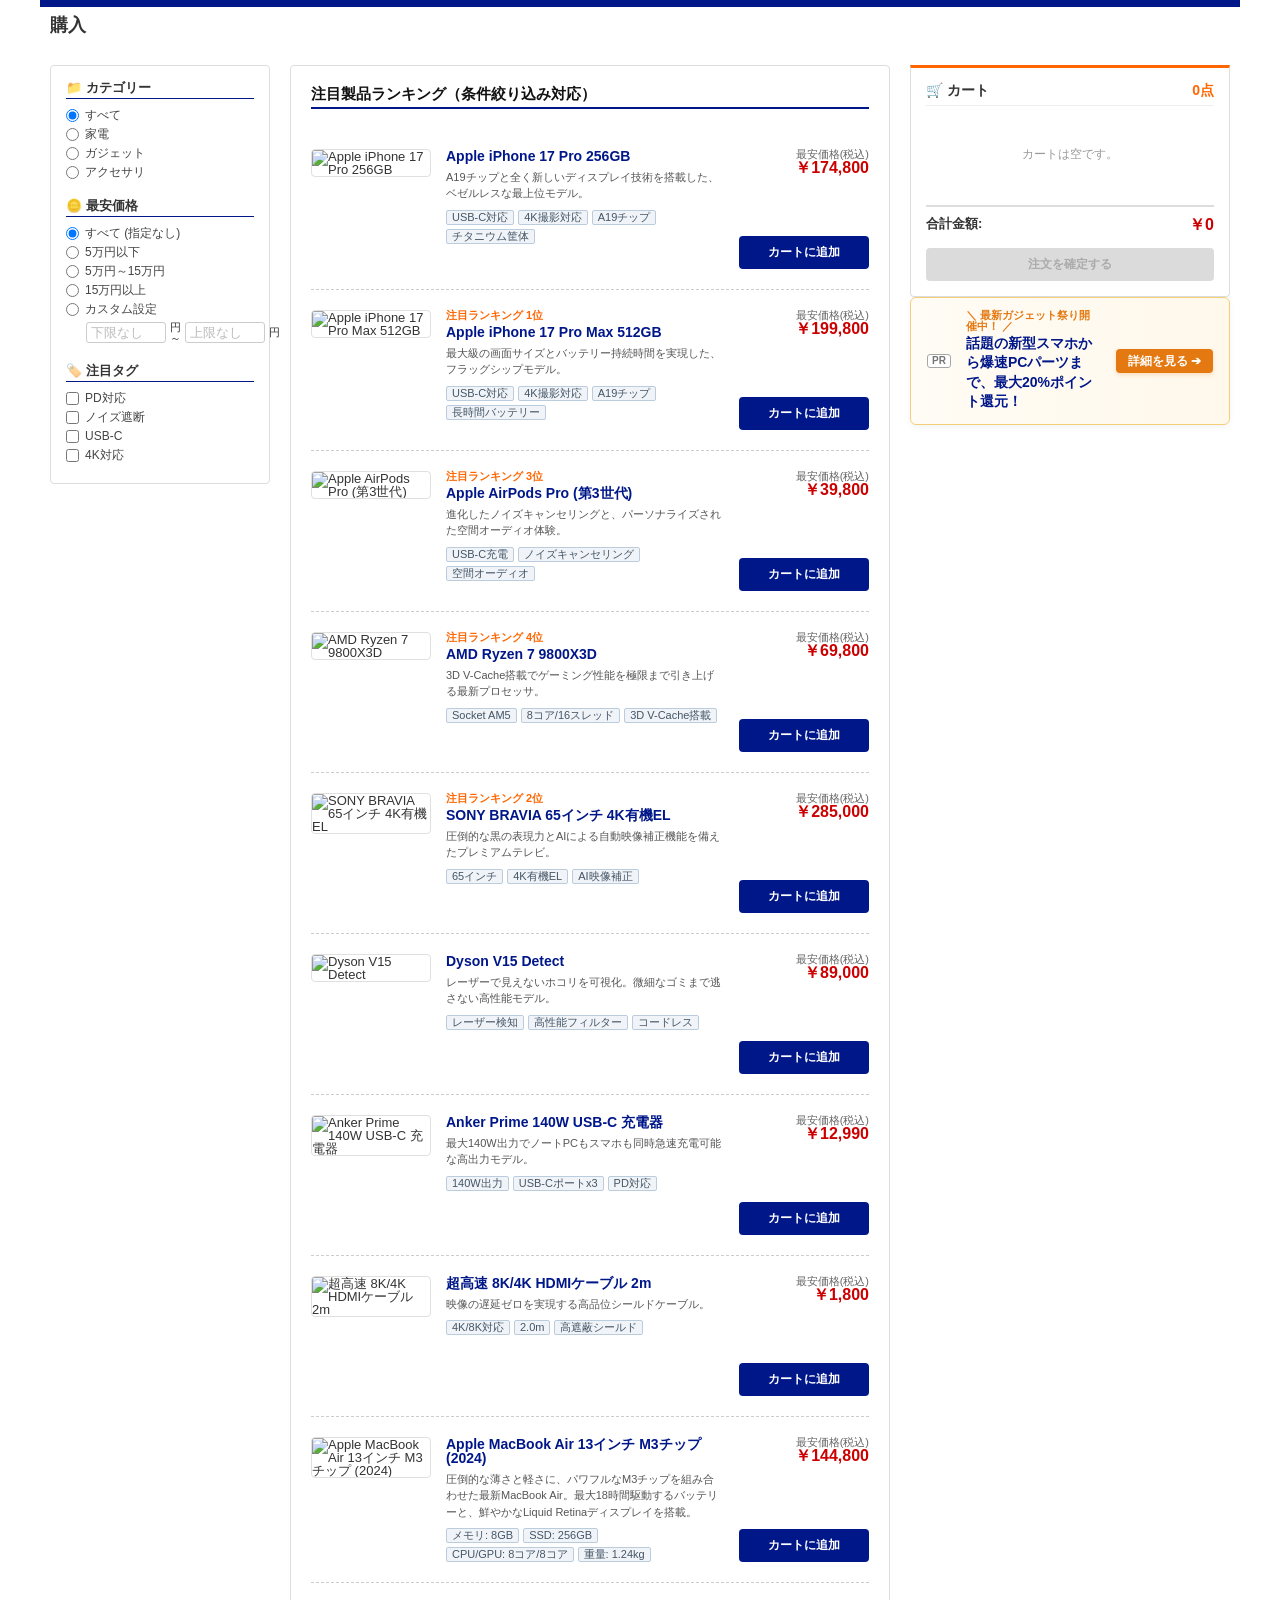
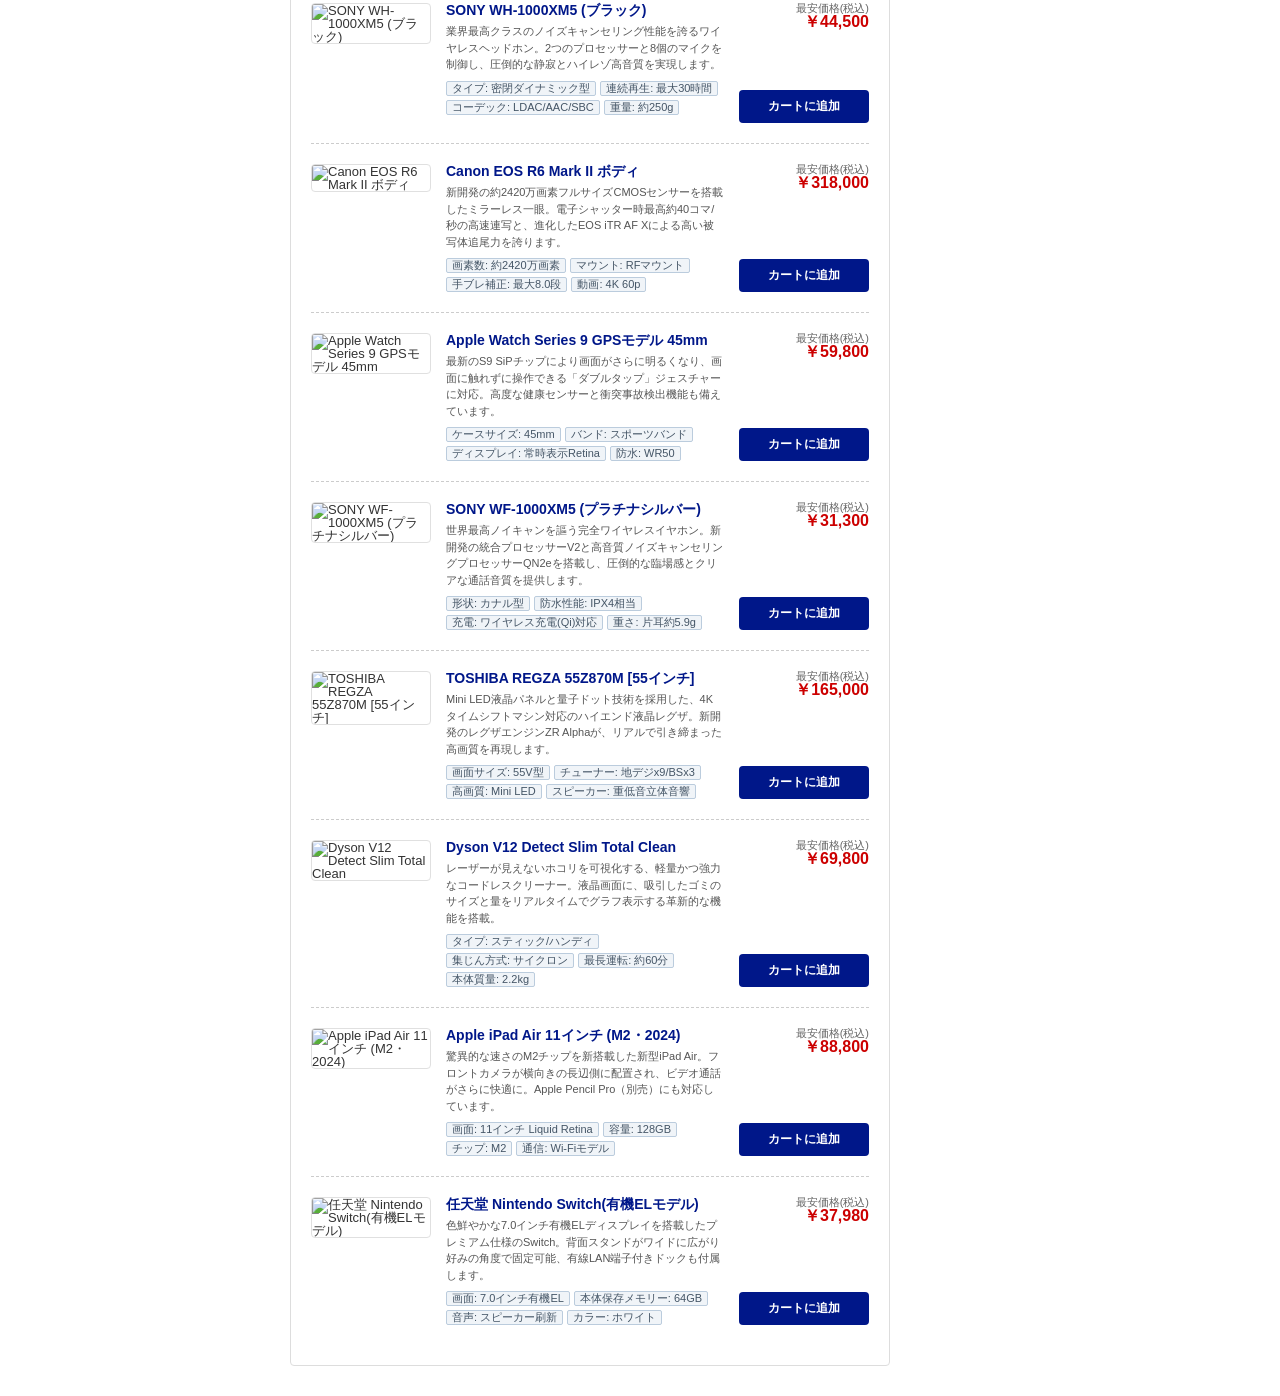
==== index.html @ 1a5f77f5 "Add files via upload" ====
<!DOCTYPE html>
<html lang="ja">
<head>
    <meta charset="UTF-8">
    <title>アイテム購入</title>
    <link rel="stylesheet" href="style.css">
    <style>
        body { margin: 0; padding: 0; box-sizing: border-box; }

        .l-wrap-regular {
            max-width: 1200px;
            width: 95%;
            margin: 0 auto;
        }

        .simulator-layout { 
            display: flex; 
            justify-content: space-between; 
            align-items: flex-start; 
            gap: 20px; 
            width: 100%;
        }
        
        /* 左側：絞り込みカラム */
        .side-filter-column { 
            flex: 0 1 220px;
            min-width: 180px;
            background: #fff; 
            border: 1px solid #ddd; 
            border-radius: 4px; 
            padding: 15px; 
            box-sizing: border-box; 
        }
        .filter-section { margin-bottom: 20px; text-align: left; }
        .filter-section:last-child { margin-bottom: 0; }
        .filter-title { font-size: 13px; font-weight: bold; color: #333; border-bottom: 1px solid #001789; padding-bottom: 4px; margin-bottom: 10px; }
        .filter-label { display: flex; align-items: center; font-size: 12px; color: #444; margin-bottom: 6px; cursor: pointer; }
        .filter-label input { margin-right: 6px; }

        /* 中央：メイン製品一覧 */
        .main-list-column { 
            flex: 1 1 500px; 
            background: #fff; 
            border: 1px solid #ddd; 
            border-radius: 4px; 
            padding: 20px; 
            box-sizing: border-box; 
        }
        
        /* 右側：カート */
        .side-cart-column { 
            flex: 0 1 320px;
            min-width: 260px;
        }
        
        .product-item-row { display: flex; padding: 20px 0; border-bottom: 1px dashed #ccc; }
        .product-item-row:last-child { border-bottom: none; }
        .item-image-box { width: 120px; height: 120px; margin-right: 15px; flex-shrink: 0; cursor: pointer; }
        .product-photo { width: 100%; height: 100%; object-fit: contain; border: 1px solid #e0e0e0; border-radius: 4px; }
        .item-info-box { flex-grow: 1; margin-right: 15px; }
        .item-rank { font-size: 11px; color: #ff6600; font-weight: bold; margin-bottom: 4px; }
        .item-title-text { font-size: 14px; font-weight: bold; color: #001789; margin-bottom: 6px; cursor: pointer; text-decoration: none; display: block; text-align: left; }
        .item-title-text:hover { text-decoration: underline; }
        .item-description { font-size: 11px; color: #555; margin-bottom: 8px; line-height: 1.5; text-align: left; }
        .item-spec-tags { display: flex; gap: 4px; flex-wrap: wrap; }
        .spec-tag { background: #f0f4f8; border: 1px solid #bcd; color: #456; padding: 1px 5px; font-size: 11px; border-radius: 2px; }
        
        .item-action-box { width: 130px; text-align: right; display: flex; flex-direction: column; justify-content: space-between; flex-shrink: 0; }
        .price-value { font-size: 16px; font-weight: bold; color: #cc0000; display: block; margin-bottom: 8px; }
        
        .btn-action { display: block; width: 100%; text-align: center; padding: 8px 0; font-size: 12px; font-weight: bold; border: none; border-radius: 4px; cursor: pointer; transition: background-color 0.2s, opacity 0.2s; box-sizing: border-box; }
        .btn-blue { background: #001789; color: #fff; }
        .btn-blue:hover { background: #000c47; }
        .btn-orange { background: #f60; color: #fff; }
        .btn-orange:hover { background: #df5800; }
        
        .cart-container { border: 1px solid #ddd; border-top: 3px solid #f60; background: #fff; padding: 15px; border-radius: 0 0 4px 4px; position: sticky; top: 10px; box-sizing: border-box; }
        .cart-header { font-size: 14px; font-weight: bold; color: #333; border-bottom: 1px solid #eee; padding-bottom: 8px; margin-bottom: 12px; display: flex; justify-content: space-between; }
        .cart-items-list { max-height: 380px; overflow-y: auto; margin-bottom: 15px; }
        .cart-row { display: flex; flex-direction: column; border-bottom: 1px dotted #ccc; padding: 10px 0; }
        .cart-row-top { font-size: 12px; font-weight: bold; color: #333; overflow: hidden; text-overflow: ellipsis; white-space: nowrap; margin-bottom: 6px; text-align: left; }
        .cart-row-bottom { display: flex; justify-content: space-between; align-items: center; }
        .qty-controller { display: flex; align-items: center; background: #f5f5f5; border: 1px solid #ccc; border-radius: 3px; overflow: hidden; }
        .btn-qty { background: #fff; border: none; width: 24px; height: 22px; font-size: 14px; font-weight: bold; color: #333; cursor: pointer; display: flex; align-items: center; justify-content: center; }
        .qty-number { width: 28px; text-align: center; font-size: 12px; font-weight: bold; color: #ff6600; }

        .btn-action:disabled {
            background-color: #cccccc !important;
            color: #888888 !important;
            cursor: not-allowed !important;
            opacity: 0.7;
            box-shadow: none !important;
        }

        /* 通知を表示する全体のコンテナ（画面右上に固定） */
        .toast-container {
            position: fixed;
            top: 20px;
            right: 20px;
            z-index: 10000;
            display: flex;
            flex-direction: column;
            gap: 10px; /* 通知ごとの隙間 */
            pointer-events: none;
        }

        /* 個々の通知（トースト）のスタイル（修正版） */
        .toast-notification {
            background: #333333;
            color: #ffffff;
            padding: 12px 24px;
            border-radius: 4px;
            font-size: 13px;
            font-weight: bold;
            box-shadow: 0 4px 12px rgba(0,0,0,0.15);
            opacity: 0;
            transform: translateX(50px);
            transition: opacity 0.3s, transform 0.3s;
            
            /* 【修正箇所】省略をなくし、自動折り返しを許可する設定 */
            width: 280px;               /* 通知ボックスの横幅を固定 */
            white-space: normal;        /* 文字が端にきたら自動で改行する */
            word-break: break-all;      /* 英語や長い型番でも枠外に飛び出さずに折る */
            line-height: 1.4;           /* 折り返したときに見やすいよう行間を調整 */
        }

        /* 表示されたときの状態 */
        .toast-notification.show {
            opacity: 1;
            transform: translateX(0);
        }

        /* 広告 */
        /* 広告エリア全体の枠 */
        .ad-banner-wrapper {
            margin-bottom: 20px;
            background: linear-gradient(90deg, #fffcf5 0%, #fff8eb 100%); /* 高級感のある薄いゴールド/ベージュ系 */
            border: 1px solid #f3d078; /* Amazonのセール時のようなゴールド枠 */
            border-radius: 6px;
            overflow: hidden;
            box-shadow: 0 2px 6px rgba(0, 0, 0, 0.05);
        }

        /* リンク全体の挙動 */
        .ad-banner-link {
            display: block;
            text-decoration: none;
            color: #333;
            transition: background 0.2s;
        }

        .ad-banner-link:hover {
            background: linear-gradient(90deg, #fff9eb 0%, #fff2d6 100%);
        }

        /* 広告の中身のレイアウト */
        .ad-banner-content {
            display: flex;
            align-items: center;
            padding: 12px 16px;
            gap: 15px;
            position: relative;
        }

        /* 「PR」や「広告」の小さなバッジ */
        .ad-badge {
            font-size: 10px;
            font-weight: bold;
            color: #767676;
            border: 1px solid #a6a6a6;
            padding: 1px 4px;
            border-radius: 3px;
            background: #fff;
            text-transform: uppercase;
        }

        /* テキスト部分の並び（縦並び） */
        .ad-text-group {
            display: flex;
            flex-direction: column;
            flex-grow: 1;
            text-align: left;
        }

        /* 広告のキャッチコピー */
        .ad-catch {
            font-size: 11px;
            font-weight: bold;
            color: #e47911; /* アマゾンオレンジ風 */
            margin-bottom: 2px;
        }

        /* 広告のメインタイトル */
        .ad-title {
            font-size: 14px;
            font-weight: bold;
            color: #001789; /* サイト全体のテーマカラーに合わせた紺色 */
            line-height: 1.4;
        }

        /* 右側の「詳細を見る」ボタン風デザイン */
        .ad-btn {
            font-size: 12px;
            font-weight: bold;
            color: #fff;
            background: #e47911;
            padding: 6px 12px;
            border-radius: 4px;
            white-space: nowrap;
            box-shadow: 0 2px 4px rgba(228, 121, 17, 0.2);
        }

        /* スマートフォンなどの画面が狭い時のレスポンシブ対応 */
        @media (max-width: 600px) {
            .ad-banner-content {
                flex-direction: column;
                align-items: flex-start;
                gap: 8px;
            }
            .ad-btn {
                width: 100%;
                text-align: center;
                box-sizing: border-box;
            }
            .ad-badge {
                position: absolute;
                top: 12px;
                right: 16px;
            }
        }

        @media (max-width: 900px) {
            .simulator-layout { flex-direction: column; align-items: stretch; }
            .side-filter-column, .main-list-column, .side-cart-column { width: 100%; flex: none; }
            .cart-container { position: static; }
        }
    </style>
</head>
<body class="l-color-1">

    <div class="l-wrap-regular">
        <header class="l-h">
            <div class="l-h_in"><div class="l-h_pageTtl">購入</div></div>
        </header>

        <main class="u-pTop20 u-pBtm30 u-pLeft10 u-pRight10">
            <div class="simulator-layout">
                
                <div class="side-filter-column" id="side-filter-column"></div>

                <div class="main-list-column">
                    <h1 class="u-fw-b u-mBtm20" style="font-size: 15px; color: #111; border-bottom: 2px solid #001789; padding-bottom: 6px; text-align: left;">
                        注目製品ランキング（条件絞り込み対応）
                    </h1>
                    <div id="product-list-target"></div>
                </div>

                <div class="side-cart-column">
                    <div class="cart-container">
                        <div class="cart-header">
                            <span>🛒 カート</span>
                            <span id="total-count-badge" style="color: #f60; font-weight: bold;">0点</span>
                        </div>
                        <div class="cart-items-list" id="cart-items-target"></div>
                        <div style="display: flex; justify-content: space-between; font-weight: bold; border-top: 2px solid #ddd; padding-top: 10px; margin-bottom: 15px;">
                            <span>合計金額:</span>
                            <span id="total-price-display" style="color: #cc0000; font-size: 16px;">￥0</span>
                        </div>
                        <button class="btn-action btn-orange" id="btn-submit-order" onclick="location.href='checkout.html'" disabled>注文を確定する</button>
                    </div>
                    <div class="l-main-column">
                        
                        <div class="ad-banner-wrapper">
                            <a href="purchase.html" class="ad-banner-link">
                                <div class="ad-banner-content">
                                    <span class="ad-badge">PR</span>
                                    <div class="ad-text-group">
                                        <span class="ad-catch">＼ 最新ガジェット祭り開催中！ ／</span>
                                        <span class="ad-title">話題の新型スマホから爆速PCパーツまで、最大20%ポイント還元！</span>
                                    </div>
                                    <span class="ad-btn">詳細を見る ➔</span>
                                </div>
                            </a>
                        </div>
                        <div id="product-list-target">
                            </div>
                    </div>
                </div>

            </div>
        </main>
    </div>

    <script src="category.js"></script>
    <script src="script.js"></script>
</body>
</html>
---- style.css ----
html,body,div,span,applet,object,iframe,h1,h2,h3,h4,h5,h6,p,blockquote,pre,a,abbr,acronym,address,big,cite,code,del,dfn,em,img,ins,kbd,q,s,samp,small,strike,strong,sub,sup,tt,var,b,u,i,center,dl,dt,dd,ol,ul,li,fieldset,form,label,legend,table,caption,tbody,tfoot,thead,tr,th,td,article,aside,canvas,details,embed,figure,figcaption,footer,header,hgroup,menu,nav,output,ruby,section,summary,time,mark,audio,video{margin:0;padding:0;border:0;font:inherit;font-size:100%;vertical-align:baseline}html{line-height:1}ol,ul{list-style:none}table{border-collapse:collapse;border-spacing:0}caption,th,td{text-align:left;font-weight:normal;vertical-align:middle}q,blockquote{quotes:none}q:before,q:after,blockquote:before,blockquote:after{content:"";content:none}a img{border:none}article,aside,details,figcaption,figure,footer,header,hgroup,main,menu,nav,section,summary{display:block}@font-face{font-family:"iconfont";src:url(https://img1.kakaku.k-img.com/images/fonts/iconfont.eot?1479786187245);src:url(https://img1.kakaku.k-img.com/images/fonts/iconfont.eot?1479786187245#iefix) format("eot"),url(https://img1.kakaku.k-img.com/images/fonts/iconfont.woff?1479786187245) format("woff"),url(https://img1.kakaku.k-img.com/images/fonts/iconfont.ttf?1479786187245) format("truetype"),url(https://img1.kakaku.k-img.com/images/fonts/iconfont.svg?1479786187245#iconfont) format("svg")}input{margin:0;padding:0;border:0}iframe{vertical-align:bottom}:root{font-size:62.5%}html{font-size:62.5%}body{font-size:1.3em;color:#333;font-family:"メイリオ","Meiryo","HiraginoSans-W3","ヒラギノ角ゴ Pro W3","Hiragino Kaku Gothic Pro","ＭＳ Ｐゴシック","MS PGothic","Osaka","arial","verdana",sans-serif}.is-ie8 body{font-size:13px}a{color:inherit}a:link,a:visited{text-decoration:none}a:hover,a:active,a:focus{text-decoration:underline}input,select{font-size:13px;font-size:1.3rem;font-family:"メイリオ","Meiryo","HiraginoSans-W3","ヒラギノ角ゴ Pro W3","Hiragino Kaku Gothic Pro","ＭＳ Ｐゴシック","MS PGothic","Osaka","arial","verdana",sans-serif}input::-moz-placeholder,select::-moz-placeholder{font-size:13px;font-size:1.3rem;color:#bbb;font-family:"メイリオ","Meiryo","HiraginoSans-W3","ヒラギノ角ゴ Pro W3","Hiragino Kaku Gothic Pro","ＭＳ Ｐゴシック","MS PGothic","Osaka","arial","verdana",sans-serif}input:-ms-input-placeholder,select:-ms-input-placeholder{font-size:13px;font-size:1.3rem;color:#bbb;font-family:"メイリオ","Meiryo","HiraginoSans-W3","ヒラギノ角ゴ Pro W3","Hiragino Kaku Gothic Pro","ＭＳ Ｐゴシック","MS PGothic","Osaka","arial","verdana",sans-serif}input::-webkit-input-placeholder,select::-webkit-input-placeholder{font-size:13px;font-size:1.3rem;color:#bbb;font-family:"メイリオ","Meiryo","HiraginoSans-W3","ヒラギノ角ゴ Pro W3","Hiragino Kaku Gothic Pro","ＭＳ Ｐゴシック","MS PGothic","Osaka","arial","verdana",sans-serif}.l-wrap-top{width:1035px;min-height:100%;margin:0 auto;background:#fff;position:relative;z-index:100}.l-wrap-regular{width:1035px;min-height:100%;margin:0 auto;background:#fff;position:relative;z-index:100}.l-wrap-regular-min{min-width:1035px;margin:0 auto}.l-wrap-narrow-1{width:930px;min-height:100%;margin:0 auto;background:#fff;position:relative;z-index:100}.l-wrap-narrow-2{width:780px;min-height:100%;margin:0 auto;background:#fff;position:relative;z-index:100}.l-h{border-top:7px solid #001789}.l-h_in{width:100%;display:table}.l-h_in_cell{display:table-cell;vertical-align:middle}.l-h_in_cell-location{padding:10px 0;text-align:left;vertical-align:middle}.l-h_in_cell-pageTtl{text-align:left;vertical-align:middle}.l-h_in_cell-service{width:475px;text-align:right;vertical-align:top}.l-h_in_cell-property{text-align:right;vertical-align:middle;white-space:nowrap}.l-h_in-2{background:#f5f5f5;border:solid #ddd;border-width:1px 0}.l-h_siteTtl{margin-right:18px;display:inline-block;vertical-align:middle}.l-h_siteTtl_entity{display:block}.l-h_catTtl{display:inline-block;vertical-align:middle}.l-h_catTtl_entity{display:block}.l-h_campaignTtl{display:inline-block;vertical-align:middle;padding-left:20px;border-left:1px solid #ddd;padding-right:20px}.l-h_campaignTtl_entity{display:block}.l-h_campaignTtl_entity:hover{opacity:.8}.l-h_campaignTtl:first-of-type{border-left:none;padding-left:0}.l-h_usage{margin-top:10px}.l-h_ad{margin-top:10px}.l-h_pageTtl{font-size:18px;font-size:1.8rem;padding:8px 10px;font-weight:bold;line-height:1.2}.l-h_sns{min-width:260px;height:20px;display:inline-block;vertical-align:middle}.l-h_guide{margin-right:10px;display:inline-block;vertical-align:middle}.l-h_bread{margin-top:10px;font-size:0}.l-h_bread_drops{font-size:14px;font-size:1.4rem;display:inline-block;line-height:1.3}.l-h_bread_drops:before{display:inline-block;width:5px;height:5px;margin:-3px 4px 0 4px;border-right:2px solid #b4b4b4;border-bottom:2px solid #b4b4b4;vertical-align:middle;transform:rotate(-45deg);content:""}.l-h_bread_drops:first-child:before{content:none}.l-h_bread_drops_link{color:#0867bf}.l-h_bread_drops_link:hover{color:#1e85e5}.l-h_bread_current{font-weight:bold}.l-c-2column:after{display:block;visibility:hidden;clear:both;height:0;content:"."}.l-c-2column_side{float:left}.l-c-2column_cont{float:left}.l-c-2column-reverse .l-c-2column_side{float:left}.l-c-2column-reverse .l-c-2column_cont{float:right}.l-f{margin-top:40px}.l-f_catch{margin-top:15px;padding:12px 0;border-top:1px solid #ddd;color:#666;text-align:center}.l-f_catch+.p-relation{margin-top:0}.l-f_catch_lines{font-size:14px;font-size:1.4rem;display:inline-block}.l-f_catch_lines:before{display:inline-block;width:5px;height:5px;margin:-3px 4px 0 3px;border-right:2px solid #b4b4b4;border-bottom:2px solid #b4b4b4;vertical-align:middle;transform:rotate(-45deg);content:""}.l-f_catch_lines:first-child:before{content:none}.l-f_catch_sign{font-weight:normal}.l-f_catch_sign:before{content:" - "}.l-f_catch-borderNone{margin-top:0;border-top:0}.l-f_copy{font-size:12px;font-size:1.2rem;padding:5px 0;background:#001789;color:#fff;text-align:center}.l-f .p-relation:has(a[href="https://help.kakaku.com/contact.html"]) .p-relation_item:has(a[href="https://s.kakaku.com/help/"]){display:none}.c-box-menuBox{border-top:3px solid #001789}.c-box-menuTtl-icon-1:before{color:#001789}.l-color-1 .l-h,#default .l-h{border-top-color:#001789}.l-color-1 .c-box-menuBox,#default .c-box-menuBox{border-top:3px solid #001789}.l-color-1 .c-box-menuTtl-icon-1:before,#default .c-box-menuTtl-icon-1:before{color:#001789}.l-color-2 .l-h,#pc .l-h{border-top-color:#09f}.l-color-2 .c-box-menuBox,#pc .c-box-menuBox{border-top:3px solid #09f}.l-color-2 .c-box-menuTtl-icon-1:before,#pc .c-box-menuTtl-icon-1:before{color:#09f}.l-color-3 .l-h,#kaden .l-h{border-top-color:#f60}.l-color-3 .c-box-menuBox,#kaden .c-box-menuBox{border-top:3px solid #f60}.l-color-3 .c-box-menuTtl-icon-1:before,#kaden .c-box-menuTtl-icon-1:before{color:#f60}.l-color-4 .l-h,#camera .l-h{border-top-color:#009899}.l-color-4 .c-box-menuBox,#camera .c-box-menuBox{border-top:3px solid #009899}.l-color-4 .c-box-menuTtl-icon-1:before,#camera .c-box-menuTtl-icon-1:before{color:#009899}.l-color-5 .l-h,#bb .l-h{border-top-color:#670099}.l-color-5 .c-box-menuBox,#bb .c-box-menuBox{border-top:3px solid #670099}.l-color-5 .c-box-menuTtl-icon-1:before,#bb .c-box-menuTtl-icon-1:before{color:#670099}.l-color-6 .l-h,#mobile-data .l-h{border-top-color:#53b}.l-color-6 .c-box-menuBox,#mobile-data .c-box-menuBox{border-top:3px solid #53b}.l-color-6 .c-box-menuTtl-icon-1:before,#mobile-data .c-box-menuTtl-icon-1:before{color:#53b}.l-color-7 .l-h,#game .l-h{border-top-color:#fc3}.l-color-7 .c-box-menuBox,#game .c-box-menuBox{border-top:3px solid #fc3}.l-color-7 .c-box-menuTtl-icon-1:before,#game .c-box-menuTtl-icon-1:before{color:#fc3}.l-color-8 .l-h,#kuruma .l-h{border-top-color:#013466}.l-color-8 .c-box-menuBox,#kuruma .c-box-menuBox{border-top:3px solid #013466}.l-color-8 .c-box-menuTtl-icon-1:before,#kuruma .c-box-menuTtl-icon-1:before{color:#013466}.l-color-9 .l-h,#keitai .l-h{border-top-color:#3266cc}.l-color-9 .c-box-menuBox,#keitai .c-box-menuBox{border-top:3px solid #3266cc}.l-color-9 .c-box-menuTtl-icon-1:before,#keitai .c-box-menuTtl-icon-1:before{color:#3266cc}.l-color-10 .l-h,#hobby .l-h{border-top-color:#feae00}.l-color-10 .c-box-menuBox,#hobby .c-box-menuBox{border-top:3px solid #feae00}.l-color-10 .c-box-menuTtl-icon-1:before,#hobby .c-box-menuTtl-icon-1:before{color:#feae00}.l-color-11 .l-h,#invest .l-h{border-top-color:#333367}.l-color-11 .c-box-menuBox,#invest .c-box-menuBox{border-top:3px solid #333367}.l-color-11 .c-box-menuTtl-icon-1:before,#invest .c-box-menuTtl-icon-1:before{color:#333367}.l-color-12 .l-h,#insurance .l-h{border-top-color:#34cc99}.l-color-12 .c-box-menuBox,#insurance .c-box-menuBox{border-top:3px solid #34cc99}.l-color-12 .c-box-menuTtl-icon-1:before,#insurance .c-box-menuTtl-icon-1:before{color:#34cc99}.l-color-13 .l-h,#book-cd-dvd .l-h{border-top-color:#393}.l-color-13 .c-box-menuBox,#book-cd-dvd .c-box-menuBox{border-top:3px solid #393}.l-color-13 .c-box-menuTtl-icon-1:before,#book-cd-dvd .c-box-menuTtl-icon-1:before{color:#393}.l-color-14 .l-h,#sports .l-h{border-top-color:#3398cc}.l-color-14 .c-box-menuBox,#sports .c-box-menuBox{border-top:3px solid #3398cc}.l-color-14 .c-box-menuTtl-icon-1:before,#sports .c-box-menuTtl-icon-1:before{color:#3398cc}.l-color-15 .l-h,#houseware .l-h{border-top-color:#9cb416}.l-color-15 .c-box-menuBox,#houseware .c-box-menuBox{border-top:3px solid #9cb416}.l-color-15 .c-box-menuTtl-icon-1:before,#houseware .c-box-menuTtl-icon-1:before{color:#9cb416}.l-color-16 .l-h,#diy .l-h{border-top-color:#001789}.l-color-16 .c-box-menuBox,#diy .c-box-menuBox{border-top:3px solid #001789}.l-color-16 .c-box-menuTtl-icon-1:before,#diy .c-box-menuTtl-icon-1:before{color:#001789}.l-color-17 .l-h,#fashion .l-h{border-top-color:#a00000}.l-color-17 .c-box-menuBox,#fashion .c-box-menuBox{border-top:3px solid #a00000}.l-color-17 .c-box-menuTtl-icon-1:before,#fashion .c-box-menuTtl-icon-1:before{color:#a00000}.l-color-18 .l-h,#beauty-health .l-h{border-top-color:#9c3}.l-color-18 .c-box-menuBox,#beauty-health .c-box-menuBox{border-top:3px solid #9c3}.l-color-18 .c-box-menuTtl-icon-1:before,#beauty-health .c-box-menuTtl-icon-1:before{color:#9c3}.l-color-19 .l-h,#watch-accessory .l-h{border-top-color:#c36}.l-color-19 .c-box-menuBox,#watch-accessory .c-box-menuBox{border-top:3px solid #c36}.l-color-19 .c-box-menuTtl-icon-1:before,#watch-accessory .c-box-menuTtl-icon-1:before{color:#c36}.l-color-20 .l-h,#interior .l-h{border-top-color:#cdcc00}.l-color-20 .c-box-menuBox,#interior .c-box-menuBox{border-top:3px solid #cdcc00}.l-color-20 .c-box-menuTtl-icon-1:before,#interior .c-box-menuTtl-icon-1:before{color:#cdcc00}.l-color-21 .l-h,#baby .l-h{border-top-color:#ffa4d1}.l-color-21 .c-box-menuBox,#baby .c-box-menuBox{border-top:3px solid #ffa4d1}.l-color-21 .c-box-menuTtl-icon-1:before,#baby .c-box-menuTtl-icon-1:before{color:#ffa4d1}.l-color-22 .l-h,#pet .l-h{border-top-color:#d68011}.l-color-22 .c-box-menuBox,#pet .c-box-menuBox{border-top:3px solid #d68011}.l-color-22 .c-box-menuTtl-icon-1:before,#pet .c-box-menuTtl-icon-1:before{color:#d68011}.l-color-23 .l-h,#kitchen .l-h{border-top-color:#60bf01}.l-color-23 .c-box-menuBox,#kitchen .c-box-menuBox{border-top:3px solid #60bf01}.l-color-23 .c-box-menuTtl-icon-1:before,#kitchen .c-box-menuTtl-icon-1:before{color:#60bf01}.l-color-24 .l-h,#drink .l-h{border-top-color:#ff9934}.l-color-24 .c-box-menuBox,#drink .c-box-menuBox{border-top:3px solid #ff9934}.l-color-24 .c-box-menuTtl-icon-1:before,#drink .c-box-menuTtl-icon-1:before{color:#ff9934}.l-color-25 .l-h,#food .l-h{border-top-color:#f96}.l-color-25 .c-box-menuBox,#food .c-box-menuBox{border-top:3px solid #f96}.l-color-25 .c-box-menuTtl-icon-1:before,#food .c-box-menuTtl-icon-1:before{color:#f96}.l-color-26 .l-h,#used .l-h{border-top-color:#4467cd}.l-color-26 .c-box-menuBox,#used .c-box-menuBox{border-top:3px solid #4467cd}.l-color-26 .c-box-menuTtl-icon-1:before,#used .c-box-menuTtl-icon-1:before{color:#4467cd}.l-color-27 .l-h,#outlet .l-h{border-top-color:#d20000}.l-color-27 .c-box-menuBox,#outlet .c-box-menuBox{border-top:3px solid #d20000}.l-color-27 .c-box-menuTtl-icon-1:before,#outlet .c-box-menuTtl-icon-1:before{color:#d20000}.u-link-regular{color:#0867bf}.u-link-regular:hover{color:#1e85e5}.u-link-regular-visited:visited{color:#8a3683}.u-link-regular-visited:visited:after{color:#0867bf}.u-link-regular-visited:visited:hover{color:#b351ab}.u-fw-n{font-weight:normal !important}.u-fw-b{font-weight:bold !important}.u-mTop5{margin-top:5px !important}.u-mBtm5{margin-bottom:5px !important}.u-mRight5{margin-right:5px !important}.u-mLeft5{margin-left:5px !important}.u-pTop5{padding-top:5px !important}.u-pBtm5{padding-bottom:5px !important}.u-pRight5{padding-right:5px !important}.u-pLeft5{padding-left:5px !important}.u-mTop10{margin-top:10px !important}.u-mBtm10{margin-bottom:10px !important}.u-mRight10{margin-right:10px !important}.u-mLeft10{margin-left:10px !important}.u-pTop10{padding-top:10px !important}.u-pBtm10{padding-bottom:10px !important}.u-pRight10{padding-right:10px !important}.u-pLeft10{padding-left:10px !important}.u-mTop15{margin-top:15px !important}.u-mBtm15{margin-bottom:15px !important}.u-mRight15{margin-right:15px !important}.u-mLeft15{margin-left:15px !important}.u-pTop15{padding-top:15px !important}.u-pBtm15{padding-bottom:15px !important}.u-pRight15{padding-right:15px !important}.u-pLeft15{padding-left:15px !important}.u-mTop20{margin-top:20px !important}.u-mBtm20{margin-bottom:20px !important}.u-mRight20{margin-right:20px !important}.u-mLeft20{margin-left:20px !important}.u-pTop20{padding-top:20px !important}.u-pBtm20{padding-bottom:20px !important}.u-pRight20{padding-right:20px !important}.u-pLeft20{padding-left:20px !important}.u-mTop25{margin-top:25px !important}.u-mBtm25{margin-bottom:25px !important}.u-mRight25{margin-right:25px !important}.u-mLeft25{margin-left:25px !important}.u-pTop25{padding-top:25px !important}.u-pBtm25{padding-bottom:25px !important}.u-pRight25{padding-right:25px !important}.u-pLeft25{padding-left:25px !important}.u-mTop30{margin-top:30px !important}.u-mBtm30{margin-bottom:30px !important}.u-mRight30{margin-right:30px !important}.u-mLeft30{margin-left:30px !important}.u-pTop30{padding-top:30px !important}.u-pBtm30{padding-bottom:30px !important}.u-pRight30{padding-right:30px !important}.u-pLeft30{padding-left:30px !important}.u-clearfix:after{content:"";display:block;clear:both}.c-gSearch{margin-top:15px;padding:5px;background:#ccdef2;border-bottom:1px solid #74a6db;border-radius:5px}.c-gSearch_text-1{position:relative}.c-gSearch_text-1:before{content:"";display:inline-block;width:24px;height:24px;background-image:url(https://img1.kakaku.k-img.com/images/common/icon/icons/024_search_linkblue.svg);background-size:contain;background-repeat:no-repeat;background-position:center;position:absolute;left:5px;top:7px}.c-gSearch_text-1_input{min-height:34px;padding:6px 10px 6px 2.6em;border:0;border-radius:3px;box-shadow:1px 1px 1px 0 #adbac7 inset;box-sizing:border-box}.is-ie8 .c-gSearch_text-1_input{min-height:0}.is-biggerlinkHot .s-biggerlinkHover_underline{color:#0867bf}.is-biggerlinkHot .s-biggerlinkHover_underline.u-link-regular-visited:visited{color:#8a3683}.is-biggerlinkHover.s-biggerlinkHover_bg{background-color:#e9f3fd}.is-ie9 .is-biggerlinkHover.s-biggerlinkHover_bg{background-clip:padding-box}.is-biggerlinkHover.s-biggerlinkHover_bg-2{background-color:#f5f5f5}.is-biggerlinkHover .s-biggerlinkHover_alpha{opacity:.8}.is-biggerlinkHover .s-biggerlinkHover_underline,.is-biggerlinkHover .s-biggerlinkHover_underline:link,.is-biggerlinkHover .s-biggerlinkHover_underline:visited{color:#1e85e5;text-decoration:underline}.is-biggerlinkHover .s-biggerlinkHover_underline.u-link-regular-visited:visited{color:#b351ab}.is-biggerlinkHover .s-biggerlinkHover_noLine{text-decoration:none}.p-pagetop{text-align:right}.p-pagetop_link{font-size:12px;font-size:1.2rem;color:#0867bf;position:relative}.p-pagetop_link:hover{color:#1e85e5}.p-pagetop_link:after{color:#5793cb}.p-pagetop_link:hover:after{color:#1e85e5}.p-pagetop_link:after{content:"";display:inline-block;width:12px;height:12px;background-image:url(https://img1.kakaku.k-img.com/images/common/icon/icons/021_pagetop_linkblue.svg);background-size:contain;background-repeat:no-repeat;background-position:center;position:relative;top:2px;margin-left:5px}.p-pagetop_link:hover:after{content:"";display:inline-block;width:12px;height:12px;background-image:url(https://img1.kakaku.k-img.com/images/common/icon/icons/021_pagetop_linkblue2.svg);background-size:contain;background-repeat:no-repeat;background-position:center}.c-num,.p-num{font-family:Verdana,sans-serif}.p-sns-1 li{margin-right:5px;float:right}.p-sns-1 .bkmrkFacebook{margin-right:-10px}.p-sns-1 .bkmrkGoogle{display:none !important}.p-sns-1 .bkmrkTwitter a{width:80px;height:20px;display:block;background:url(https://img1.kakaku.k-img.com/images/itemview/item/bm_tweetn-ja.png) no-repeat}.p-pr{background-color:#bbb;border-radius:2px;color:#fff;display:inline-block;margin-right:10px;padding:3px 5px;vertical-align:middle}.p-relation{border-top:1px solid #ddd;color:#002c6e;margin-top:15px;padding:12px 0;text-align:center}.p-relation_item{display:inline-block}.p-relation_item:before{color:#ddd;content:" | "}.p-relation_item:first-child:before{content:none}.p-relation_item_link{font-size:13px;font-size:1.3rem;line-height:1.6;padding:0 6px}.p-relation_item_link:link,.p-relation_item_link:visited,.p-relation_item_link:hover,.p-relation_item_link:active{color:#002c6e}.p-ct_gSearch_in{width:100%;display:table}.p-ct_gSearch_cell{display:table-cell;vertical-align:top}.p-ct_gSearch_input{width:460px}.p-ct_gSearch_filter{font-size:0;vertical-align:middle}.p-ct_gSearch_filter_block{font-size:14px;font-size:1.4rem;margin-right:10px;display:inline-block}.p-ct_gSearch_filter_label{cursor:pointer}.p-ct_gSearch_filter_check{margin:0 3px;vertical-align:middle}.p-ct_gSearch_filter:first-child{margin-left:10px}.p-ct_gSearch_submit{margin:0 0 0 auto;vertical-align:middle}.p-ct_gSearch_submit_btn{width:82px;height:0;padding-top:34px;background:url(https://img1.kakaku.k-img.com/images/category/serach_btn-1.png) no-repeat;overflow:hidden;display:block;cursor:pointer;border:0}.p-ct_gSearch_submit_btn:hover{background-position:0 -40px}.p-ct_gSearch_submit_btn:active{background-position:0 -80px}.p-ct_fSearch{border-top:1px solid #74a6dc;border-radius:0}.p-ct_fSearch_in{width:540px;margin:0 auto}.p-ct_fSearch_cell{display:table-cell;vertical-align:top}.p-ct_fSearch_input{width:460px;border-radius:3px 0 0 3px}.p-ct_fSearch_submit_btn{width:82px;height:34px;overflow:hidden;display:block;background:url(https://img1.kakaku.k-img.com/images/category/serach_btn-2.png) no-repeat;cursor:pointer}.p-ct_fSearch_submit_btn:hover{background-position:0 -40px}.p-ct_fSearch_submit_btn:active{background-position:0 -80px}iframe[name=google_conversion_frame]{display:none}.fixedRightAdContainer{margin:0 auto;display:none}.fixedRightAd{margin:0 12px 0 1055px;position:fixed;width:96px;z-index:100;bottom:110px}.is-jack .fixedRightAd{opacity:0}.fixedRightAdClose{cursor:pointer;position:absolute;top:-11px;right:-11px;z-index:1}.fixedRightAdBnr{z-index:0}.is-iPad *:hover{opacity:1 !important}.c-ad{margin-top:15px}.c-ad-size1{margin-top:0;min-height:17px}.c-ad-size2{min-height:60px}.c-ad-size3{min-height:250px}.c-ad-size4{margin-top:10px;min-height:90px}.c-ad-size5{margin-top:10px;min-height:600px}.c-ad-double{width:670px;margin-top:40px;margin-left:auto;margin-right:auto}.c-ad-double .sqL{float:left}.c-ad-double .sqR{float:right}.c-ad-blue{max-height:100%}.c-ad-blue .BboxS{padding-bottom:5px;background:#ebf7ff;border:1px solid #ddd}.c-ad-blue .BboxS p{padding:4px 8px;line-height:1.3}.c-ad-blue .title{font-size:15px;font-size:1.5rem;color:#0867bf;font-weight:bold}.c-ad-blue .title_link:link,.c-ad-blue .title_link:visited,.c-ad-blue .title_link:hover,.c-ad-blue .title_link:focus{text-decoration:underline}.c-ad-blue .host{font-size:15px;font-size:1.5rem;width:auto;margin-top:9px;padding-right:6px;float:right;color:#090;line-height:1.2;letter-spacing:1px}.c-ad-blue .host_link:link,.c-ad-blue .host_link:visited,.c-ad-blue .host_link:hover,.c-ad-blue .host_link:focus{text-decoration:none}.c-ad-blue .ads{font-size:11px;font-size:1.1rem;padding:5px 8px;float:none}.c-ad-blue .ads_link:link,.c-ad-blue .ads_link:visited,.c-ad-blue .ads_link:hover,.c-ad-blue .ads_link:focus{text-decoration:underline}.c-global_pr{display:inline-block;position:relative;vertical-align:bottom;line-height:0;z-index:0}.c-global_pr::before{content:"";display:block;position:absolute;top:0;right:0;bottom:unset;left:unset;z-index:1;width:23px;height:15px;background:rgba(160,160,160,.6) url(https://img1.kakaku.k-img.com/images/common/icon/icn_pr.svg) no-repeat 3px center/auto 11px}.c-global_pr-rightBottom{display:inline-block;position:relative;vertical-align:bottom;line-height:0;z-index:0}.c-global_pr-rightBottom::before{content:"";display:block;position:absolute;top:unset;right:0;bottom:0;left:unset;z-index:1;width:23px;height:15px;background:rgba(160,160,160,.6) url(https://img1.kakaku.k-img.com/images/common/icon/icn_pr.svg) no-repeat 3px center/auto 11px}.c-global_pr-leftTop{display:inline-block;position:relative;vertical-align:bottom;line-height:0;z-index:0}.c-global_pr-leftTop::before{content:"";display:block;position:absolute;top:0;right:unset;bottom:unset;left:0;z-index:1;width:23px;height:15px;background:rgba(160,160,160,.6) url(https://img1.kakaku.k-img.com/images/common/icon/icn_pr.svg) no-repeat 3px center/auto 11px}.c-global_pr-leftBottom{display:inline-block;position:relative;vertical-align:bottom;line-height:0;z-index:0}.c-global_pr-leftBottom::before{content:"";display:block;position:absolute;top:unset;right:unset;bottom:0;left:0;z-index:1;width:23px;height:15px;background:rgba(160,160,160,.6) url(https://img1.kakaku.k-img.com/images/common/icon/icn_pr.svg) no-repeat 3px center/auto 11px}.c-global_pr-iframe>div[id^=div-gpt-ad-k]{position:relative;z-index:0}.c-global_pr-iframe>div[id^=div-gpt-ad-k]::before{content:"";display:block;position:absolute;top:0;right:unset;bottom:unset;left:0;z-index:1;width:23px;height:15px;background:rgba(160,160,160,.6) url(https://img1.kakaku.k-img.com/images/common/icon/icn_pr.svg) no-repeat 3px center/auto 11px}.c-global_pr-iframe-leftBottom>div[id^=div-gpt-ad-k]{position:relative;z-index:0}.c-global_pr-iframe-leftBottom>div[id^=div-gpt-ad-k]::before{content:"";display:block;position:absolute;top:unset;right:unset;bottom:0;left:0;z-index:1;width:23px;height:15px;background:rgba(160,160,160,.6) url(https://img1.kakaku.k-img.com/images/common/icon/icn_pr.svg) no-repeat 3px center/auto 11px}.c-global_pr-iframe-rightTop>div[id^=div-gpt-ad-k]{position:relative;z-index:0}.c-global_pr-iframe-rightTop>div[id^=div-gpt-ad-k]::before{content:"";display:block;position:absolute;top:0;right:0;bottom:unset;left:unset;z-index:1;width:23px;height:15px;background:rgba(160,160,160,.6) url(https://img1.kakaku.k-img.com/images/common/icon/icn_pr.svg) no-repeat 3px center/auto 11px}.c-global_pr-iframe-rightBottom>div[id^=div-gpt-ad-k]{position:relative;z-index:0}.c-global_pr-iframe-rightBottom>div[id^=div-gpt-ad-k]::before{content:"";display:block;position:absolute;top:unset;right:0;bottom:0;left:unset;z-index:1;width:23px;height:15px;background:rgba(160,160,160,.6) url(https://img1.kakaku.k-img.com/images/common/icon/icn_pr.svg) no-repeat 3px center/auto 11px}.c-global_pr-iframe>div[id*="930x250"],.c-global_pr-iframe-leftBottom>div[id*="930x250"],.c-global_pr-iframe-rightTop>div[id*="930x250"],.c-global_pr-iframe-rightBottom>div[id*="930x250"]{width:930px;margin-left:auto;margin-right:auto}.c-global_pr-iframe>div[id*="728x90"],.c-global_pr-iframe-leftBottom>div[id*="728x90"],.c-global_pr-iframe-rightTop>div[id*="728x90"],.c-global_pr-iframe-rightBottom>div[id*="728x90"]{width:728px;margin-left:auto;margin-right:auto}.c-global_pr-iframe>div[id*="620x70"],.c-global_pr-iframe-leftBottom>div[id*="620x70"],.c-global_pr-iframe-rightTop>div[id*="620x70"],.c-global_pr-iframe-rightBottom>div[id*="620x70"]{width:620px;margin-left:auto;margin-right:auto}.c-global_pr-iframe>div[id*="468x60"],.c-global_pr-iframe-leftBottom>div[id*="468x60"],.c-global_pr-iframe-rightTop>div[id*="468x60"],.c-global_pr-iframe-rightBottom>div[id*="468x60"]{width:468px;margin-left:auto;margin-right:auto}.c-global_pr-iframe>div[id*="300x250"],.c-global_pr-iframe-leftBottom>div[id*="300x250"],.c-global_pr-iframe-rightTop>div[id*="300x250"],.c-global_pr-iframe-rightBottom>div[id*="300x250"]{width:300px;margin-left:auto;margin-right:auto}
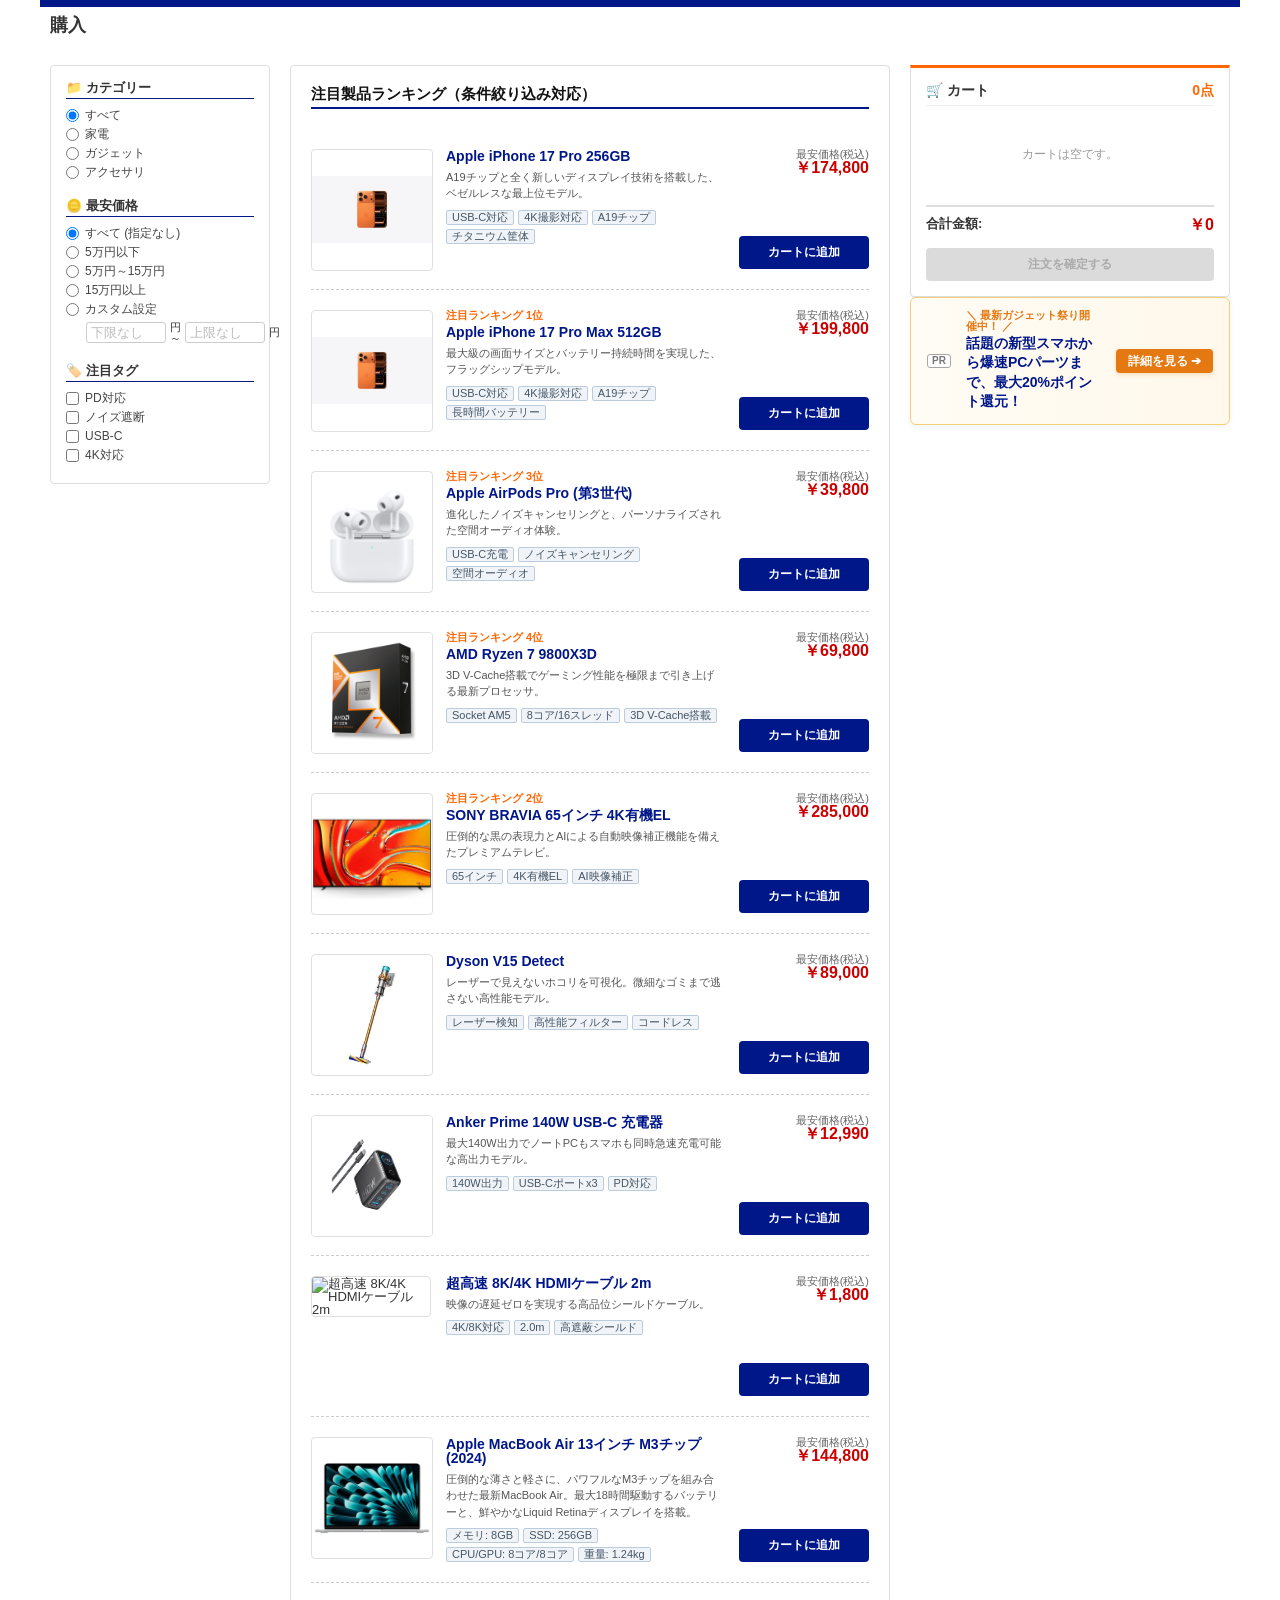
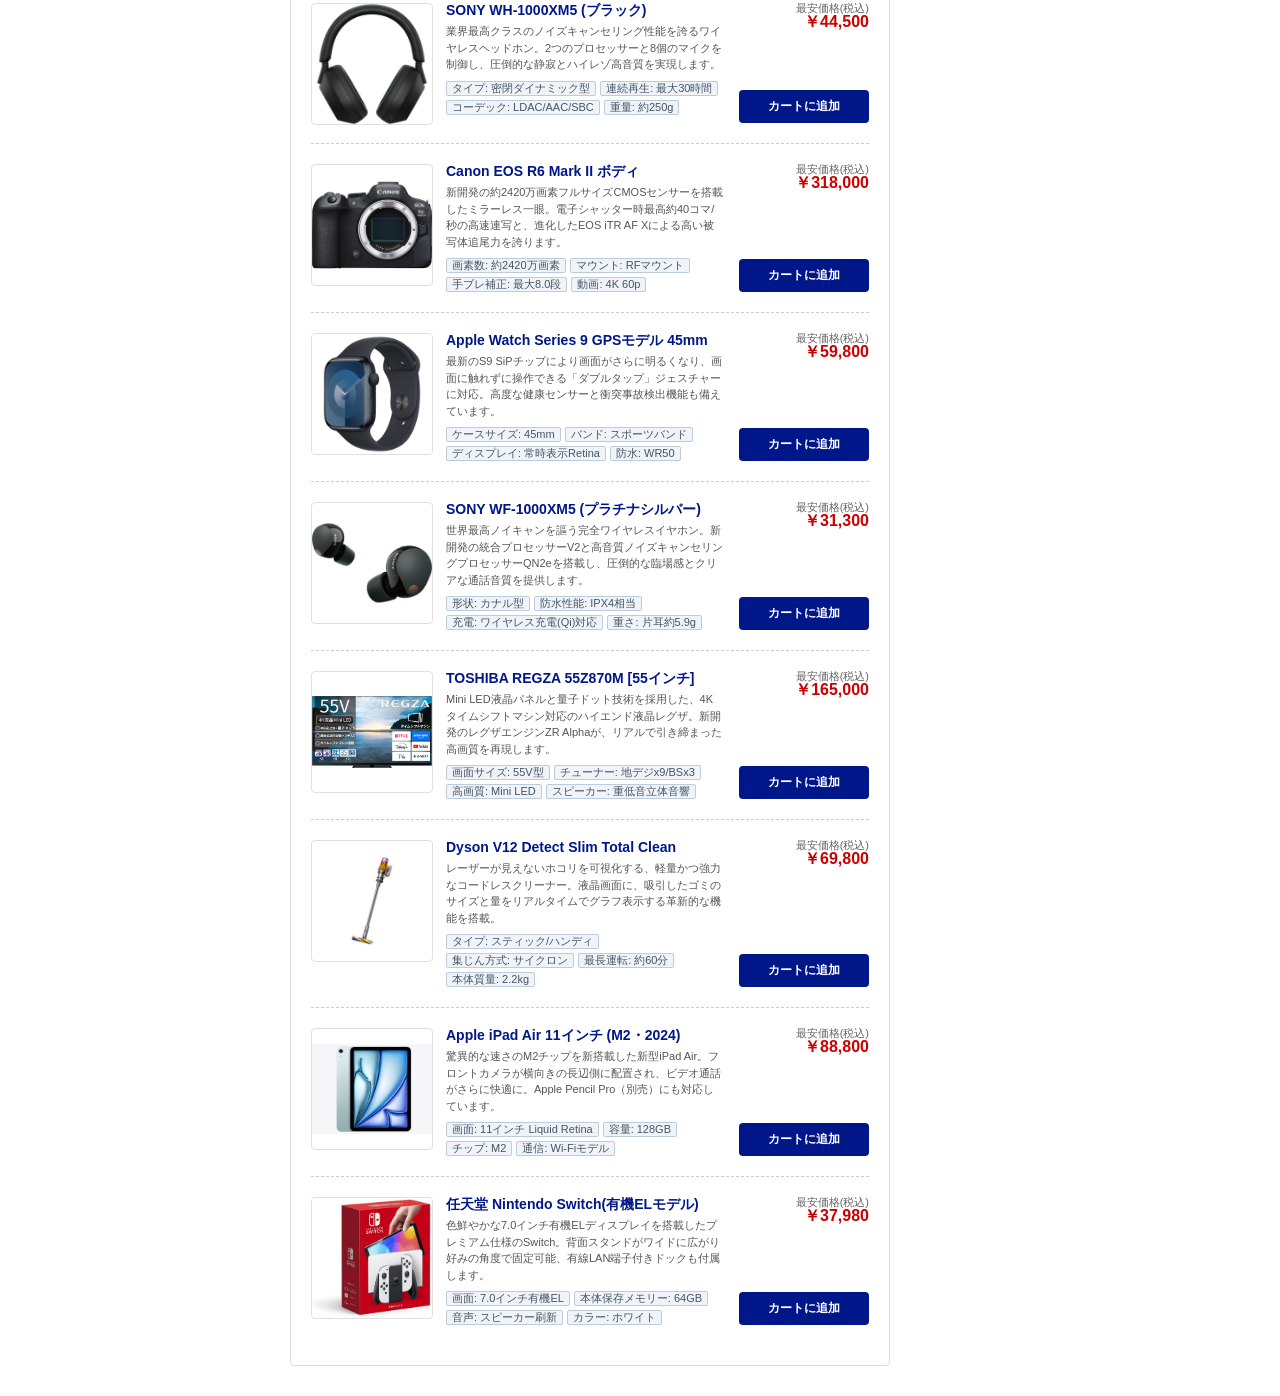
==== commit bfb9ac11: "Add files via upload" ====
--- a/index.html
+++ b/index.html
@@ -268,23 +268,20 @@
                         </div>
                         <button class="btn-action btn-orange" id="btn-submit-order" onclick="location.href='checkout.html'" disabled>注文を確定する</button>
                     </div>
-                    <div class="l-main-column">
-                        
-                        <div class="ad-banner-wrapper">
-                            <a href="purchase.html" class="ad-banner-link">
-                                <div class="ad-banner-content">
-                                    <span class="ad-badge">PR</span>
-                                    <div class="ad-text-group">
-                                        <span class="ad-catch">＼ 最新ガジェット祭り開催中！ ／</span>
-                                        <span class="ad-title">話題の新型スマホから爆速PCパーツまで、最大20%ポイント還元！</span>
-                                    </div>
-                                    <span class="ad-btn">詳細を見る ➔</span>
+                    <div class="ad-banner-wrapper">
+                        <a href="purchase.html" class="ad-banner-link">
+                            <div class="ad-banner-content">
+                                <span class="ad-badge">PR</span>
+                                <div class="ad-text-group">
+                                    <span class="ad-catch">＼ 最新ガジェット祭り開催中！ ／</span>
+                                    <span class="ad-title">話題の新型スマホから爆速PCパーツまで、最大20%ポイント還元！</span>
                                 </div>
-                            </a>
+                                <span class="ad-btn">詳細を見る ➔</span>
+                            </div>
+                        </a>
+                    </div>
+                    <div id="product-list-target">
                         </div>
-                        <div id="product-list-target">
-                            </div>
-                    </div>
                 </div>
 
             </div>
